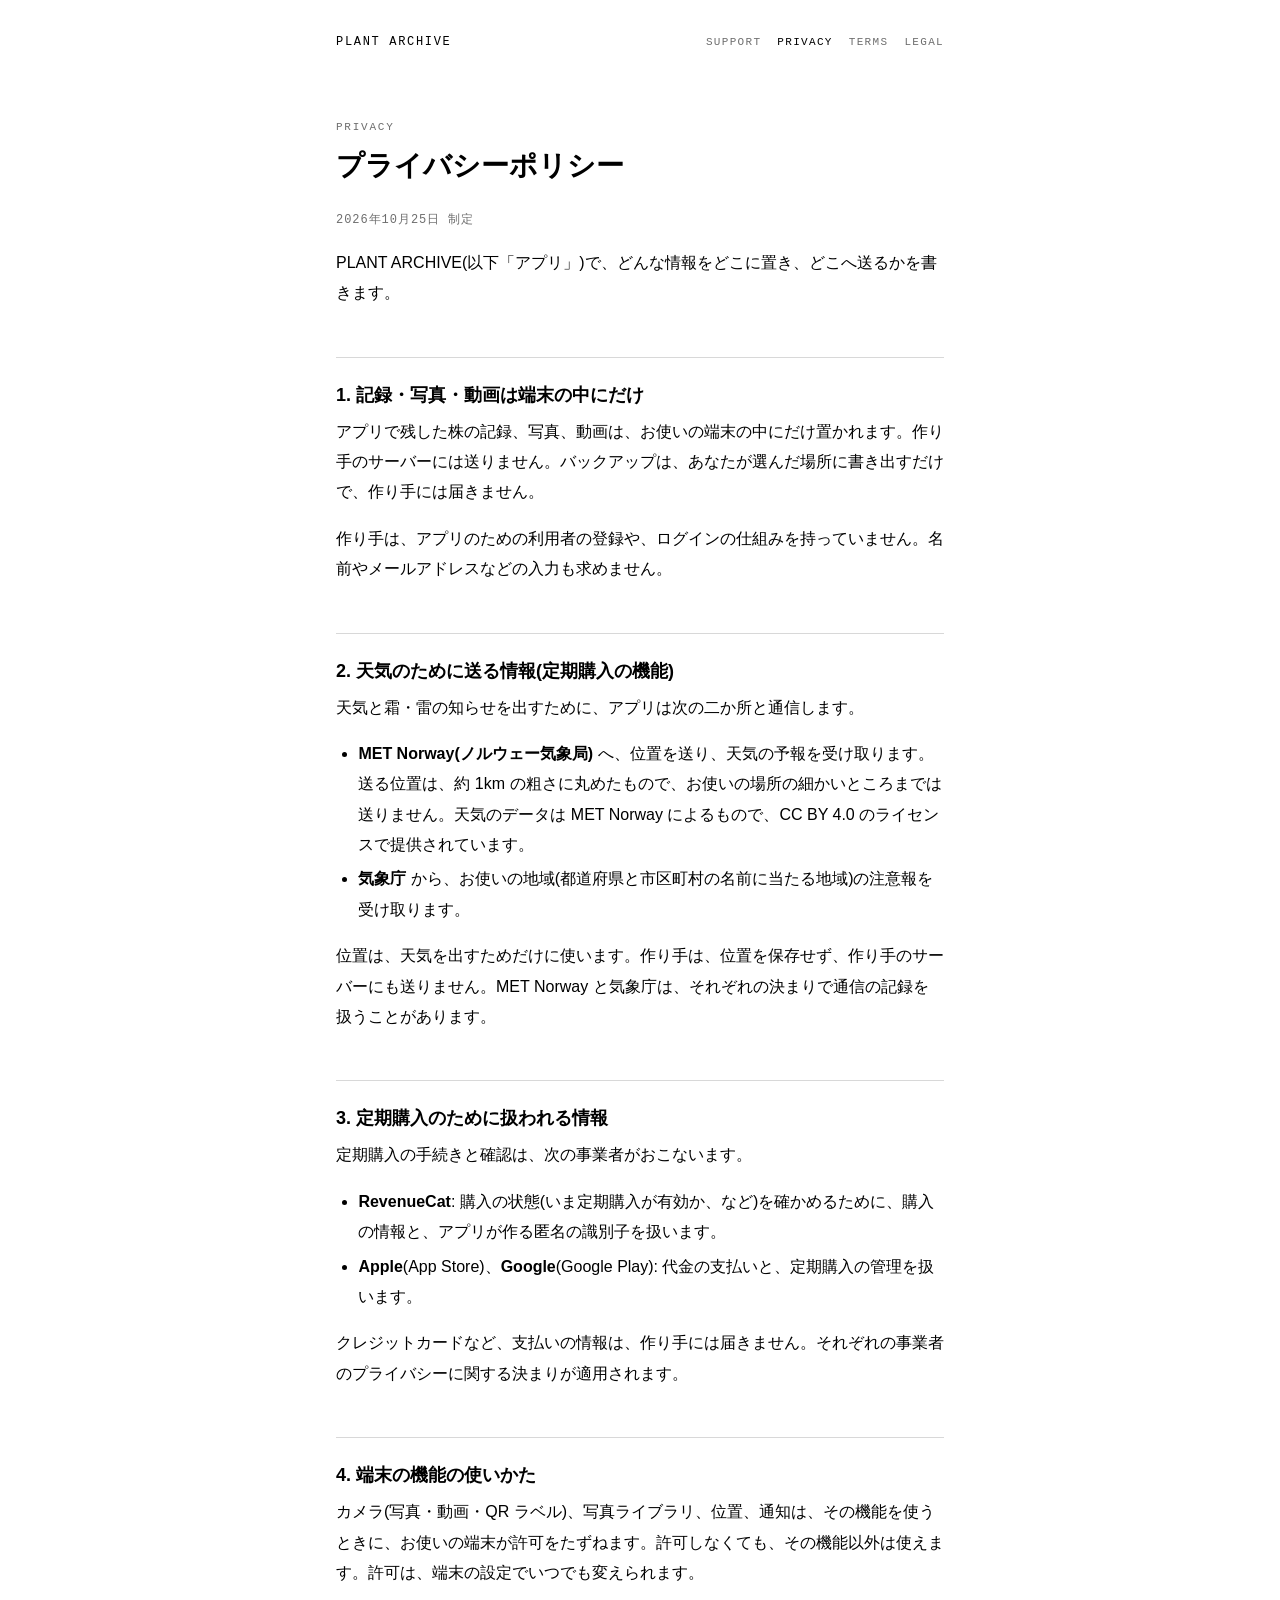
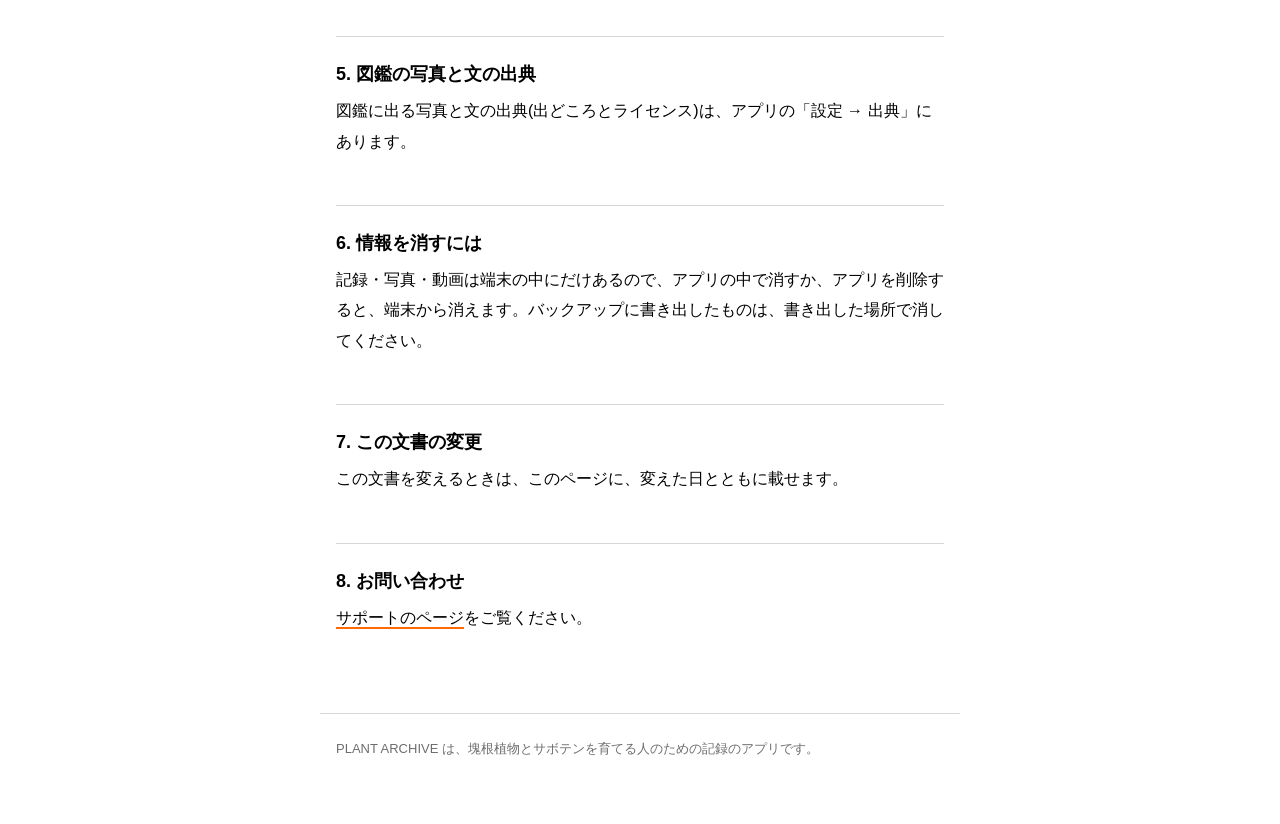
==== privacy.html @ 33638b3e "Add the first static support pages: support, privacy, terms, tokushoho Local only; the owner's name," ====
<!doctype html>
<html lang="ja">
<head>
<meta charset="utf-8">
<meta name="viewport" content="width=device-width, initial-scale=1">
<meta name="color-scheme" content="light dark">
<meta name="description" content="PLANT ARCHIVE のプライバシーポリシーです。">
<title>プライバシーポリシー | PLANT ARCHIVE</title>
<link rel="stylesheet" href="style.css">
</head>
<body>
<header class="site">
<a class="brand" href="index.html">PLANT ARCHIVE</a>
<nav class="site" aria-label="ページ"><a href="index.html">SUPPORT</a><a href="privacy.html" aria-current="page">PRIVACY</a><a href="terms.html">TERMS</a><a href="tokushoho.html">LEGAL</a></nav>
</header>
<main>
<p class="label">PRIVACY</p>
<h1>プライバシーポリシー</h1>
<p class="date">2026年10月25日 制定</p>
<p class="lead">PLANT ARCHIVE(以下「アプリ」)で、どんな情報をどこに置き、どこへ送るかを書きます。</p>

<h2>1. 記録・写真・動画は端末の中にだけ</h2>
<p>アプリで残した株の記録、写真、動画は、お使いの端末の中にだけ置かれます。作り手のサーバーには送りません。バックアップは、あなたが選んだ場所に書き出すだけで、作り手には届きません。</p>
<p>作り手は、アプリのための利用者の登録や、ログインの仕組みを持っていません。名前やメールアドレスなどの入力も求めません。</p>

<h2>2. 天気のために送る情報(定期購入の機能)</h2>
<p>天気と霜・雷の知らせを出すために、アプリは次の二か所と通信します。</p>
<ul>
<li><strong>MET Norway(ノルウェー気象局)</strong> へ、位置を送り、天気の予報を受け取ります。送る位置は、約 1km の粗さに丸めたもので、お使いの場所の細かいところまでは送りません。天気のデータは MET Norway によるもので、CC BY 4.0 のライセンスで提供されています。</li>
<li><strong>気象庁</strong> から、お使いの地域(都道府県と市区町村の名前に当たる地域)の注意報を受け取ります。</li>
</ul>
<p>位置は、天気を出すためだけに使います。作り手は、位置を保存せず、作り手のサーバーにも送りません。MET Norway と気象庁は、それぞれの決まりで通信の記録を扱うことがあります。</p>

<h2>3. 定期購入のために扱われる情報</h2>
<p>定期購入の手続きと確認は、次の事業者がおこないます。</p>
<ul>
<li><strong>RevenueCat</strong>: 購入の状態(いま定期購入が有効か、など)を確かめるために、購入の情報と、アプリが作る匿名の識別子を扱います。</li>
<li><strong>Apple</strong>(App Store)、<strong>Google</strong>(Google Play): 代金の支払いと、定期購入の管理を扱います。</li>
</ul>
<p>クレジットカードなど、支払いの情報は、作り手には届きません。それぞれの事業者のプライバシーに関する決まりが適用されます。</p>

<h2>4. 端末の機能の使いかた</h2>
<p>カメラ(写真・動画・QR ラベル)、写真ライブラリ、位置、通知は、その機能を使うときに、お使いの端末が許可をたずねます。許可しなくても、その機能以外は使えます。許可は、端末の設定でいつでも変えられます。</p>

<h2>5. 図鑑の写真と文の出典</h2>
<p>図鑑に出る写真と文の出典(出どころとライセンス)は、アプリの「設定 → 出典」にあります。</p>

<h2>6. 情報を消すには</h2>
<p>記録・写真・動画は端末の中にだけあるので、アプリの中で消すか、アプリを削除すると、端末から消えます。バックアップに書き出したものは、書き出した場所で消してください。</p>

<h2>7. この文書の変更</h2>
<p>この文書を変えるときは、このページに、変えた日とともに載せます。</p>

<h2>8. お問い合わせ</h2>
<p><a href="index.html">サポートのページ</a>をご覧ください。</p>
</main>
<footer class="site">
<p>PLANT ARCHIVE は、塊根植物とサボテンを育てる人のための記録のアプリです。</p>
</footer>
</body>
</html>
---- style.css ----
:root {
  --bg: #ffffff;
  --surface: #f2f2f2;
  --text: #000000;
  --muted: #6e6e6e;
  --rule: #d8d8d8;
  --orange: #ff6a00;
  --mono: ui-monospace, "SF Mono", Menlo, Consolas, monospace;
}

@media (prefers-color-scheme: dark) {
  :root {
    --bg: #000000;
    --surface: #1a1a1a;
    --text: #f5f5f5;
    --muted: #9a9a9a;
    --rule: #383838;
  }
}

* { box-sizing: border-box; }

html { -webkit-text-size-adjust: 100%; text-size-adjust: 100%; }

body {
  margin: 0;
  background: var(--bg);
  color: var(--text);
  font-family: -apple-system, BlinkMacSystemFont, "Hiragino Sans", "Hiragino Kaku Gothic ProN", "Yu Gothic", "Noto Sans JP", sans-serif;
  font-size: 16px;
  line-height: 1.9;
  overflow-wrap: anywhere;
}

main, header.site, footer.site {
  max-width: 640px;
  margin: 0 auto;
  padding-left: 16px;
  padding-right: 16px;
}

header.site {
  padding-top: 24px;
  padding-bottom: 8px;
  display: flex;
  flex-wrap: wrap;
  align-items: baseline;
  justify-content: space-between;
  gap: 8px 24px;
}

.brand {
  font-family: var(--mono);
  font-size: 12px;
  letter-spacing: 0.14em;
  text-transform: uppercase;
  color: var(--text);
  text-decoration: none;
}

nav.site { display: flex; flex-wrap: wrap; gap: 4px 16px; }

nav.site a {
  font-family: var(--mono);
  font-size: 11px;
  letter-spacing: 0.12em;
  text-transform: uppercase;
  color: var(--muted);
  text-decoration: none;
  padding: 8px 0;
}

nav.site a[aria-current="page"] { color: var(--text); }

main { padding-top: 48px; padding-bottom: 64px; }

.label {
  font-family: var(--mono);
  font-size: 11px;
  letter-spacing: 0.16em;
  text-transform: uppercase;
  color: var(--muted);
  margin: 0 0 8px;
}

h1 {
  font-size: 28px;
  line-height: 1.4;
  font-weight: 700;
  margin: 0 0 24px;
}

h2 {
  font-size: 18px;
  line-height: 1.5;
  font-weight: 700;
  margin: 48px 0 8px;
  padding-top: 24px;
  border-top: 1px solid var(--rule);
}

p, ul, ol, dl { margin: 0 0 16px; }

ul, ol { padding-left: 1.4em; }
li { margin-bottom: 4px; }

a {
  color: inherit;
  text-decoration: underline;
  text-decoration-color: var(--orange);
  text-decoration-thickness: 2px;
  text-underline-offset: 4px;
}

.lead { color: var(--text); margin-bottom: 32px; }
.note { color: var(--muted); font-size: 14px; }
.date { font-family: var(--mono); font-size: 12px; letter-spacing: 0.08em; color: var(--muted); }

.todo {
  background: var(--surface);
  padding: 2px 8px;
  border-left: 3px solid var(--orange);
  font-weight: 700;
}

dl.rows { border-top: 1px solid var(--rule); }
dl.rows div { padding: 12px 0; border-bottom: 1px solid var(--rule); }
dl.rows dt { font-weight: 700; margin: 0 0 4px; }
dl.rows dd { margin: 0; }

.price {
  font-family: var(--mono);
  font-size: 20px;
  letter-spacing: 0.02em;
}

footer.site {
  padding-top: 24px;
  padding-bottom: 48px;
  border-top: 1px solid var(--rule);
  color: var(--muted);
  font-size: 13px;
  line-height: 1.7;
}

:focus-visible { outline: 2px solid var(--orange); outline-offset: 2px; }
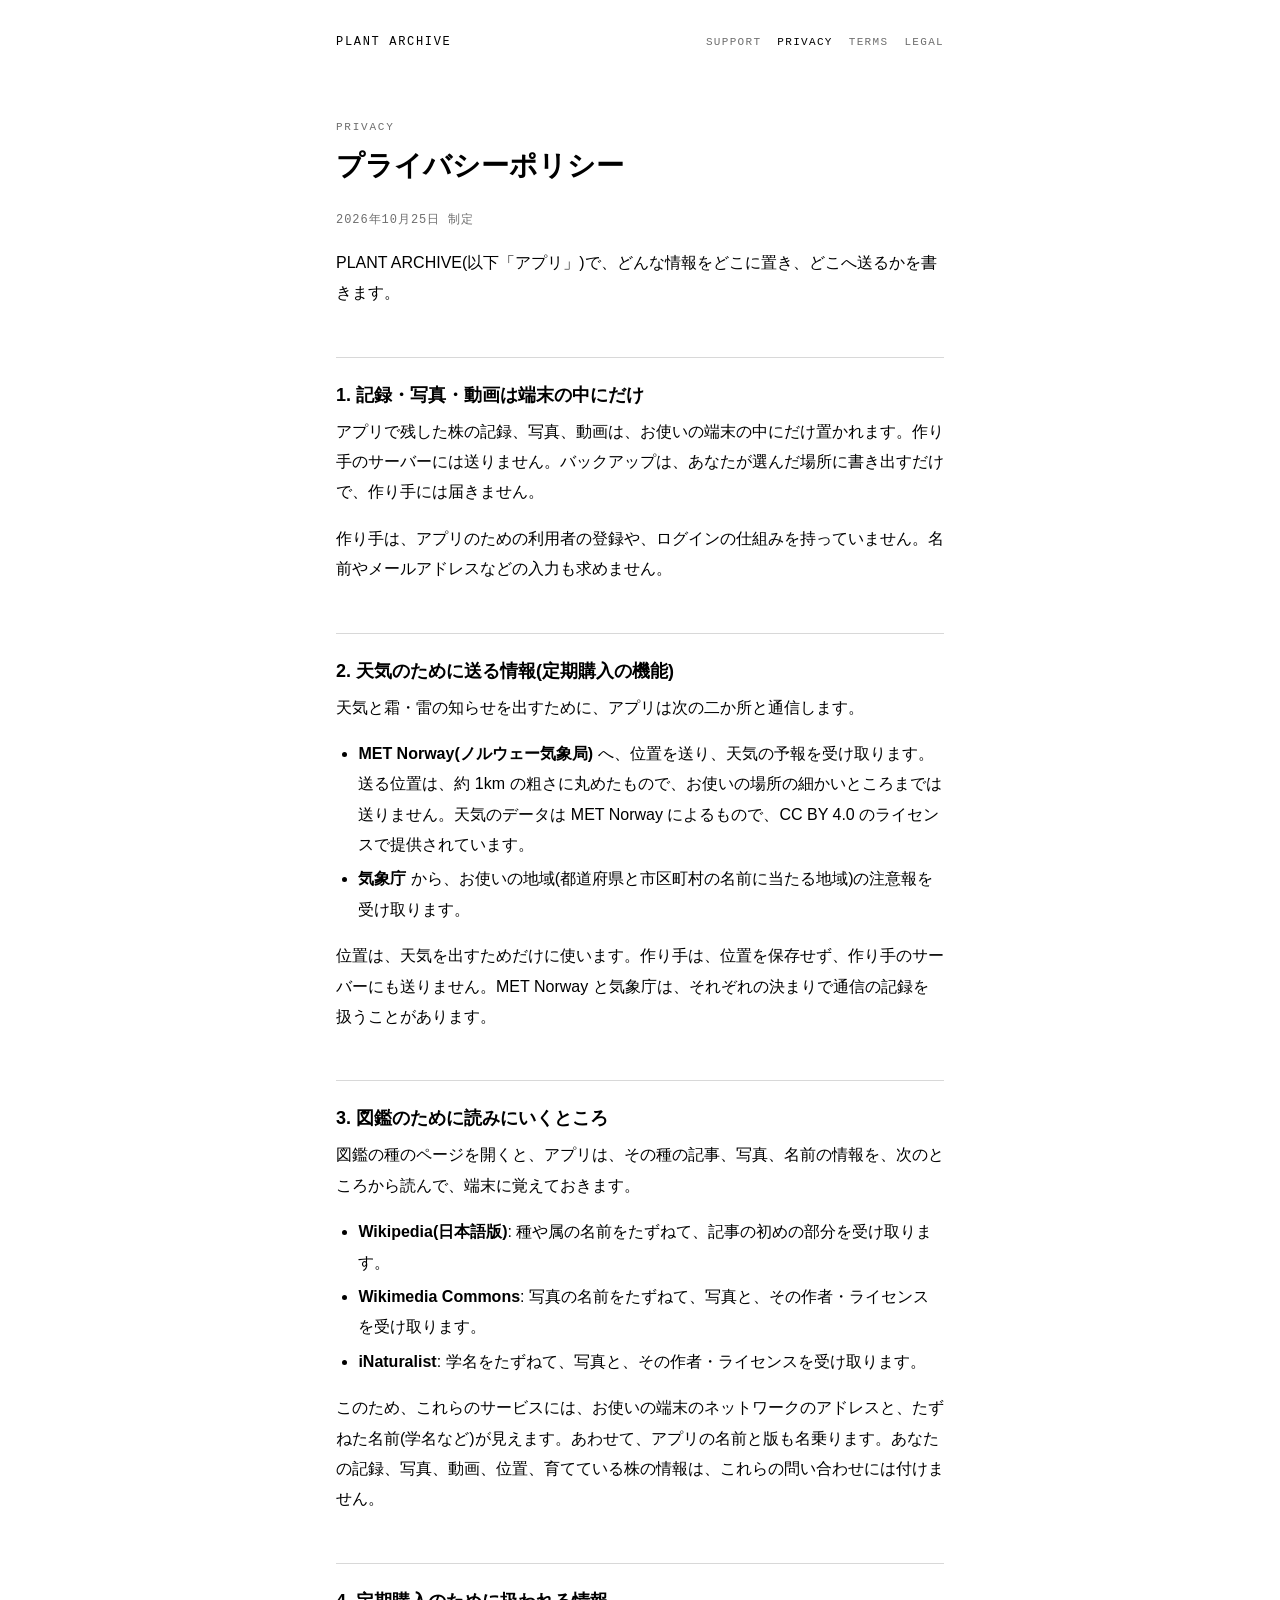
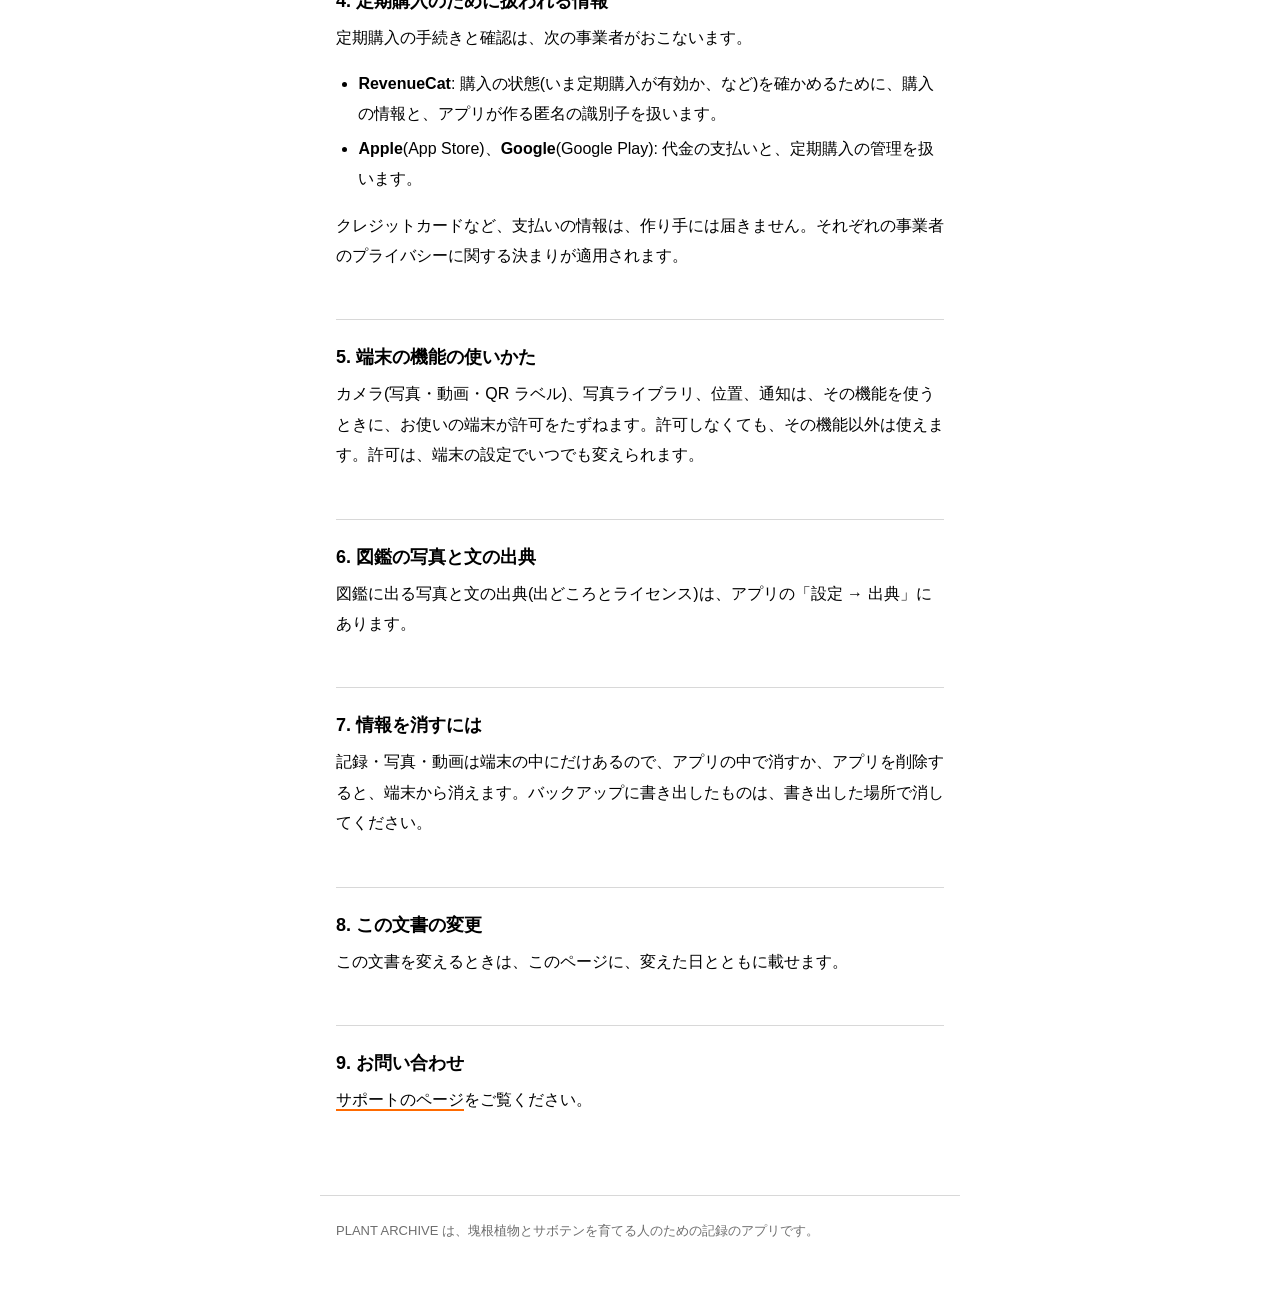
==== commit 8bea4d0d: "Fix support pages: orange only on link underlines, atlas lookups disclosed, store-neutral cancellati" ====
--- a/privacy.html
+++ b/privacy.html
@@ -31,7 +31,16 @@
 </ul>
 <p>位置は、天気を出すためだけに使います。作り手は、位置を保存せず、作り手のサーバーにも送りません。MET Norway と気象庁は、それぞれの決まりで通信の記録を扱うことがあります。</p>
 
-<h2>3. 定期購入のために扱われる情報</h2>
+<h2>3. 図鑑のために読みにいくところ</h2>
+<p>図鑑の種のページを開くと、アプリは、その種の記事、写真、名前の情報を、次のところから読んで、端末に覚えておきます。</p>
+<ul>
+<li><strong>Wikipedia(日本語版)</strong>: 種や属の名前をたずねて、記事の初めの部分を受け取ります。</li>
+<li><strong>Wikimedia Commons</strong>: 写真の名前をたずねて、写真と、その作者・ライセンスを受け取ります。</li>
+<li><strong>iNaturalist</strong>: 学名をたずねて、写真と、その作者・ライセンスを受け取ります。</li>
+</ul>
+<p>このため、これらのサービスには、お使いの端末のネットワークのアドレスと、たずねた名前(学名など)が見えます。あわせて、アプリの名前と版も名乗ります。あなたの記録、写真、動画、位置、育てている株の情報は、これらの問い合わせには付けません。</p>
+
+<h2>4. 定期購入のために扱われる情報</h2>
 <p>定期購入の手続きと確認は、次の事業者がおこないます。</p>
 <ul>
 <li><strong>RevenueCat</strong>: 購入の状態(いま定期購入が有効か、など)を確かめるために、購入の情報と、アプリが作る匿名の識別子を扱います。</li>
@@ -39,19 +48,19 @@
 </ul>
 <p>クレジットカードなど、支払いの情報は、作り手には届きません。それぞれの事業者のプライバシーに関する決まりが適用されます。</p>
 
-<h2>4. 端末の機能の使いかた</h2>
+<h2>5. 端末の機能の使いかた</h2>
 <p>カメラ(写真・動画・QR ラベル)、写真ライブラリ、位置、通知は、その機能を使うときに、お使いの端末が許可をたずねます。許可しなくても、その機能以外は使えます。許可は、端末の設定でいつでも変えられます。</p>
 
-<h2>5. 図鑑の写真と文の出典</h2>
+<h2>6. 図鑑の写真と文の出典</h2>
 <p>図鑑に出る写真と文の出典(出どころとライセンス)は、アプリの「設定 → 出典」にあります。</p>
 
-<h2>6. 情報を消すには</h2>
+<h2>7. 情報を消すには</h2>
 <p>記録・写真・動画は端末の中にだけあるので、アプリの中で消すか、アプリを削除すると、端末から消えます。バックアップに書き出したものは、書き出した場所で消してください。</p>
 
-<h2>7. この文書の変更</h2>
+<h2>8. この文書の変更</h2>
 <p>この文書を変えるときは、このページに、変えた日とともに載せます。</p>
 
-<h2>8. お問い合わせ</h2>
+<h2>9. お問い合わせ</h2>
 <p><a href="index.html">サポートのページ</a>をご覧ください。</p>
 </main>
 <footer class="site">
--- a/style.css
+++ b/style.css
@@ -119,7 +119,7 @@
 .todo {
   background: var(--surface);
   padding: 2px 8px;
-  border-left: 3px solid var(--orange);
+  border-left: 3px solid var(--text);
   font-weight: 700;
 }
 
@@ -143,4 +143,4 @@
   line-height: 1.7;
 }
 
-:focus-visible { outline: 2px solid var(--orange); outline-offset: 2px; }
+:focus-visible { outline: 2px solid var(--text); outline-offset: 2px; }
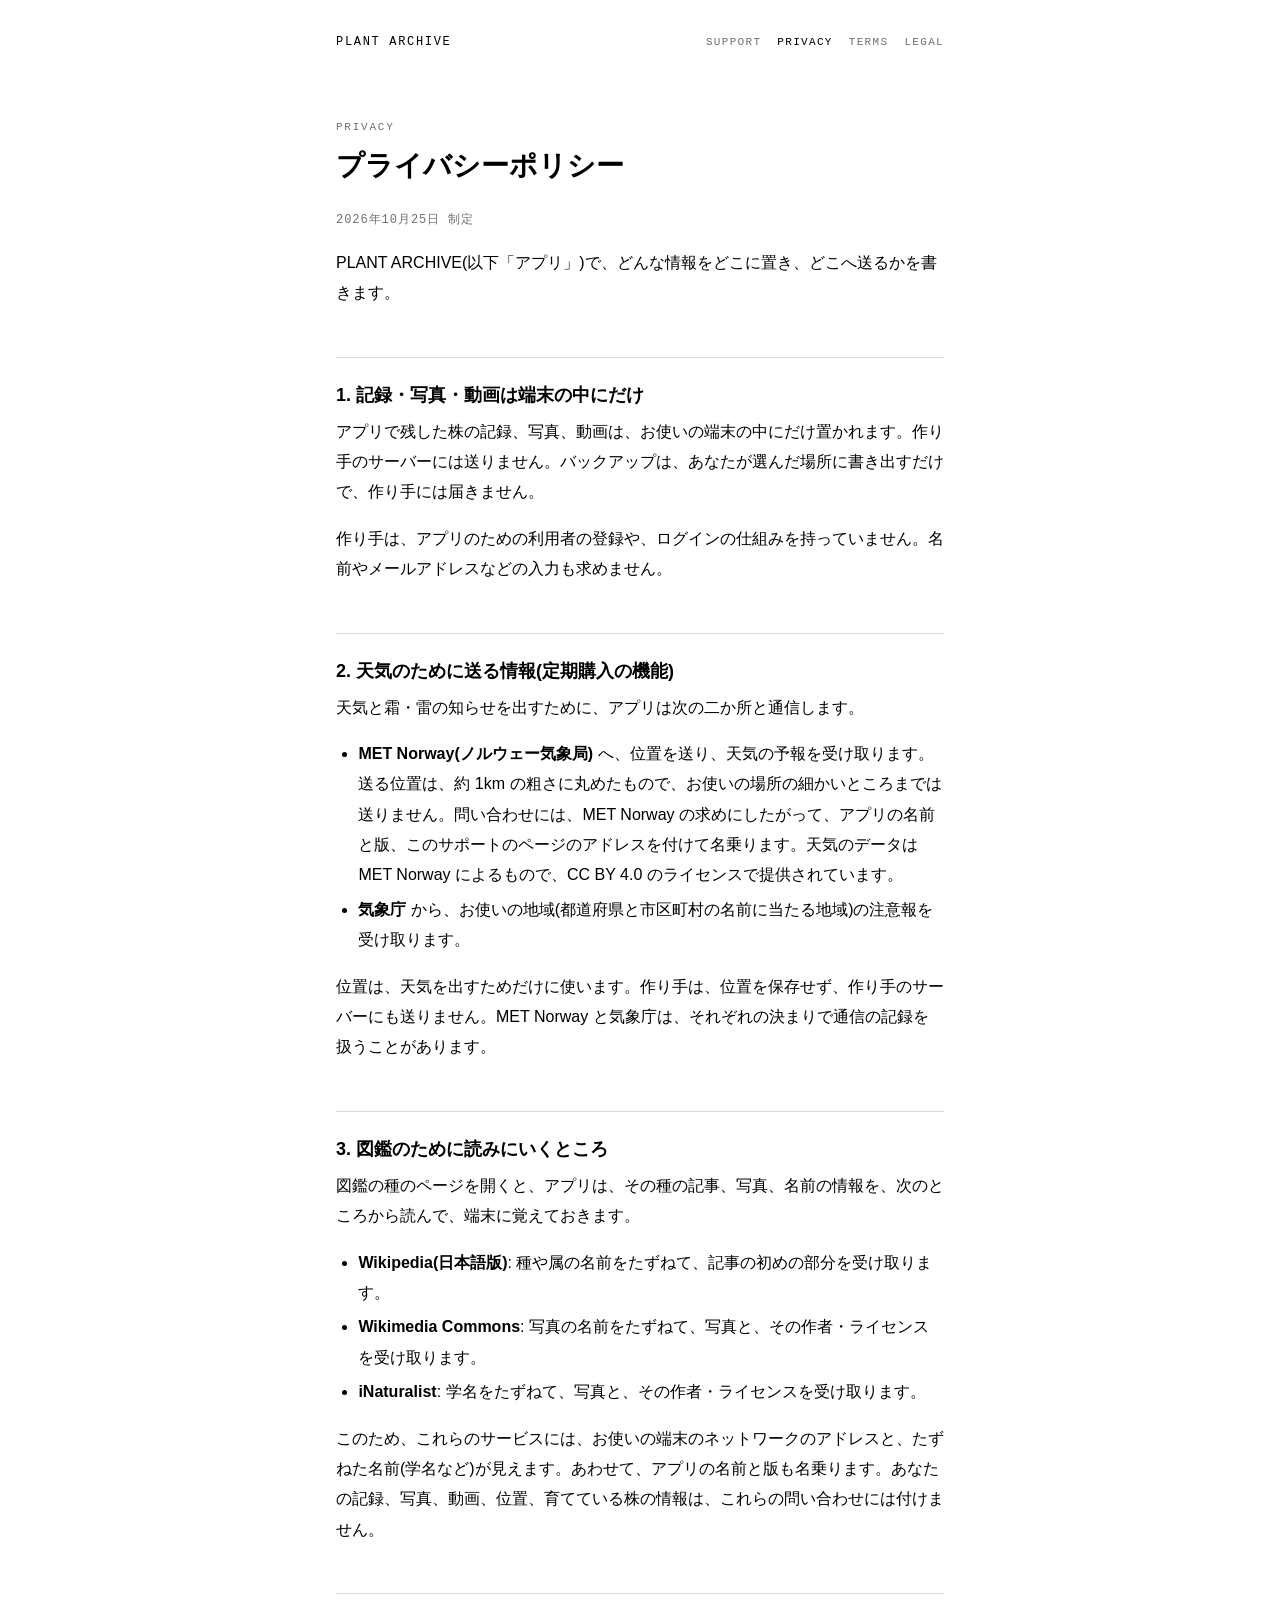
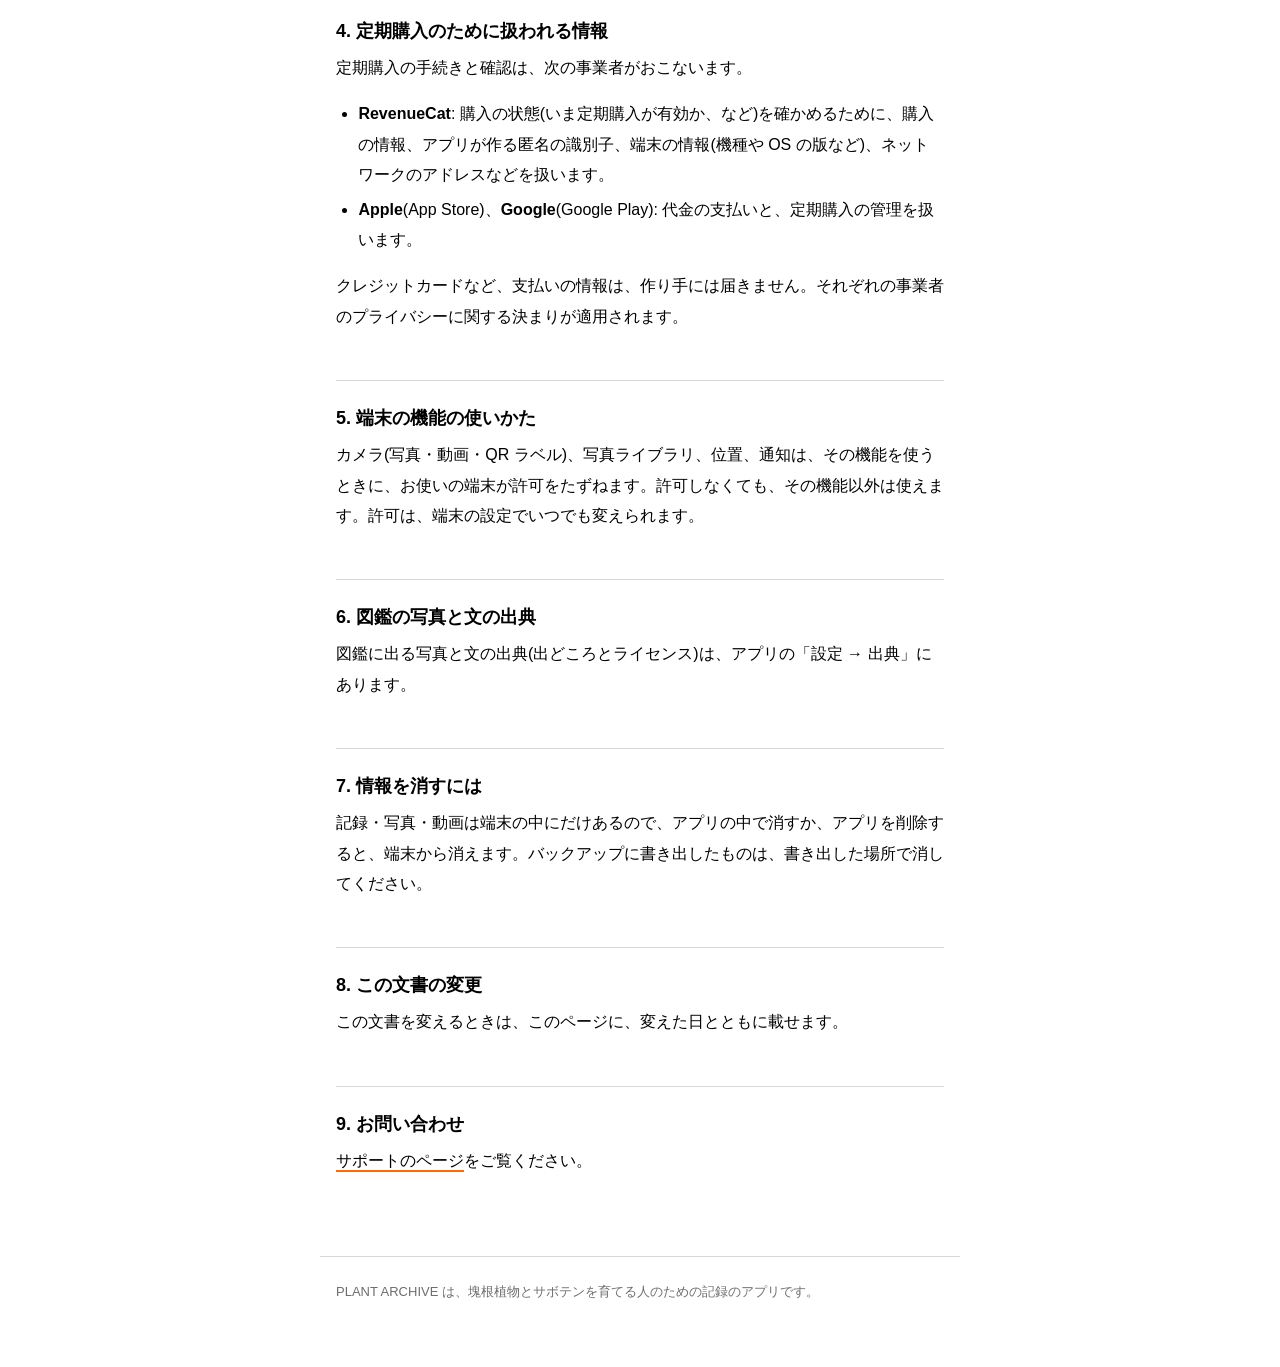
==== commit 59f208b8: "Support pages: cancellation is in the store's subscription settings (opened from the app's subscript" ====
--- a/privacy.html
+++ b/privacy.html
@@ -26,7 +26,7 @@
 <h2>2. 天気のために送る情報(定期購入の機能)</h2>
 <p>天気と霜・雷の知らせを出すために、アプリは次の二か所と通信します。</p>
 <ul>
-<li><strong>MET Norway(ノルウェー気象局)</strong> へ、位置を送り、天気の予報を受け取ります。送る位置は、約 1km の粗さに丸めたもので、お使いの場所の細かいところまでは送りません。天気のデータは MET Norway によるもので、CC BY 4.0 のライセンスで提供されています。</li>
+<li><strong>MET Norway(ノルウェー気象局)</strong> へ、位置を送り、天気の予報を受け取ります。送る位置は、約 1km の粗さに丸めたもので、お使いの場所の細かいところまでは送りません。問い合わせには、MET Norway の求めにしたがって、アプリの名前と版、このサポートのページのアドレスを付けて名乗ります。天気のデータは MET Norway によるもので、CC BY 4.0 のライセンスで提供されています。</li>
 <li><strong>気象庁</strong> から、お使いの地域(都道府県と市区町村の名前に当たる地域)の注意報を受け取ります。</li>
 </ul>
 <p>位置は、天気を出すためだけに使います。作り手は、位置を保存せず、作り手のサーバーにも送りません。MET Norway と気象庁は、それぞれの決まりで通信の記録を扱うことがあります。</p>
@@ -43,7 +43,7 @@
 <h2>4. 定期購入のために扱われる情報</h2>
 <p>定期購入の手続きと確認は、次の事業者がおこないます。</p>
 <ul>
-<li><strong>RevenueCat</strong>: 購入の状態(いま定期購入が有効か、など)を確かめるために、購入の情報と、アプリが作る匿名の識別子を扱います。</li>
+<li><strong>RevenueCat</strong>: 購入の状態(いま定期購入が有効か、など)を確かめるために、購入の情報、アプリが作る匿名の識別子、端末の情報(機種や OS の版など)、ネットワークのアドレスなどを扱います。</li>
 <li><strong>Apple</strong>(App Store)、<strong>Google</strong>(Google Play): 代金の支払いと、定期購入の管理を扱います。</li>
 </ul>
 <p>クレジットカードなど、支払いの情報は、作り手には届きません。それぞれの事業者のプライバシーに関する決まりが適用されます。</p>
